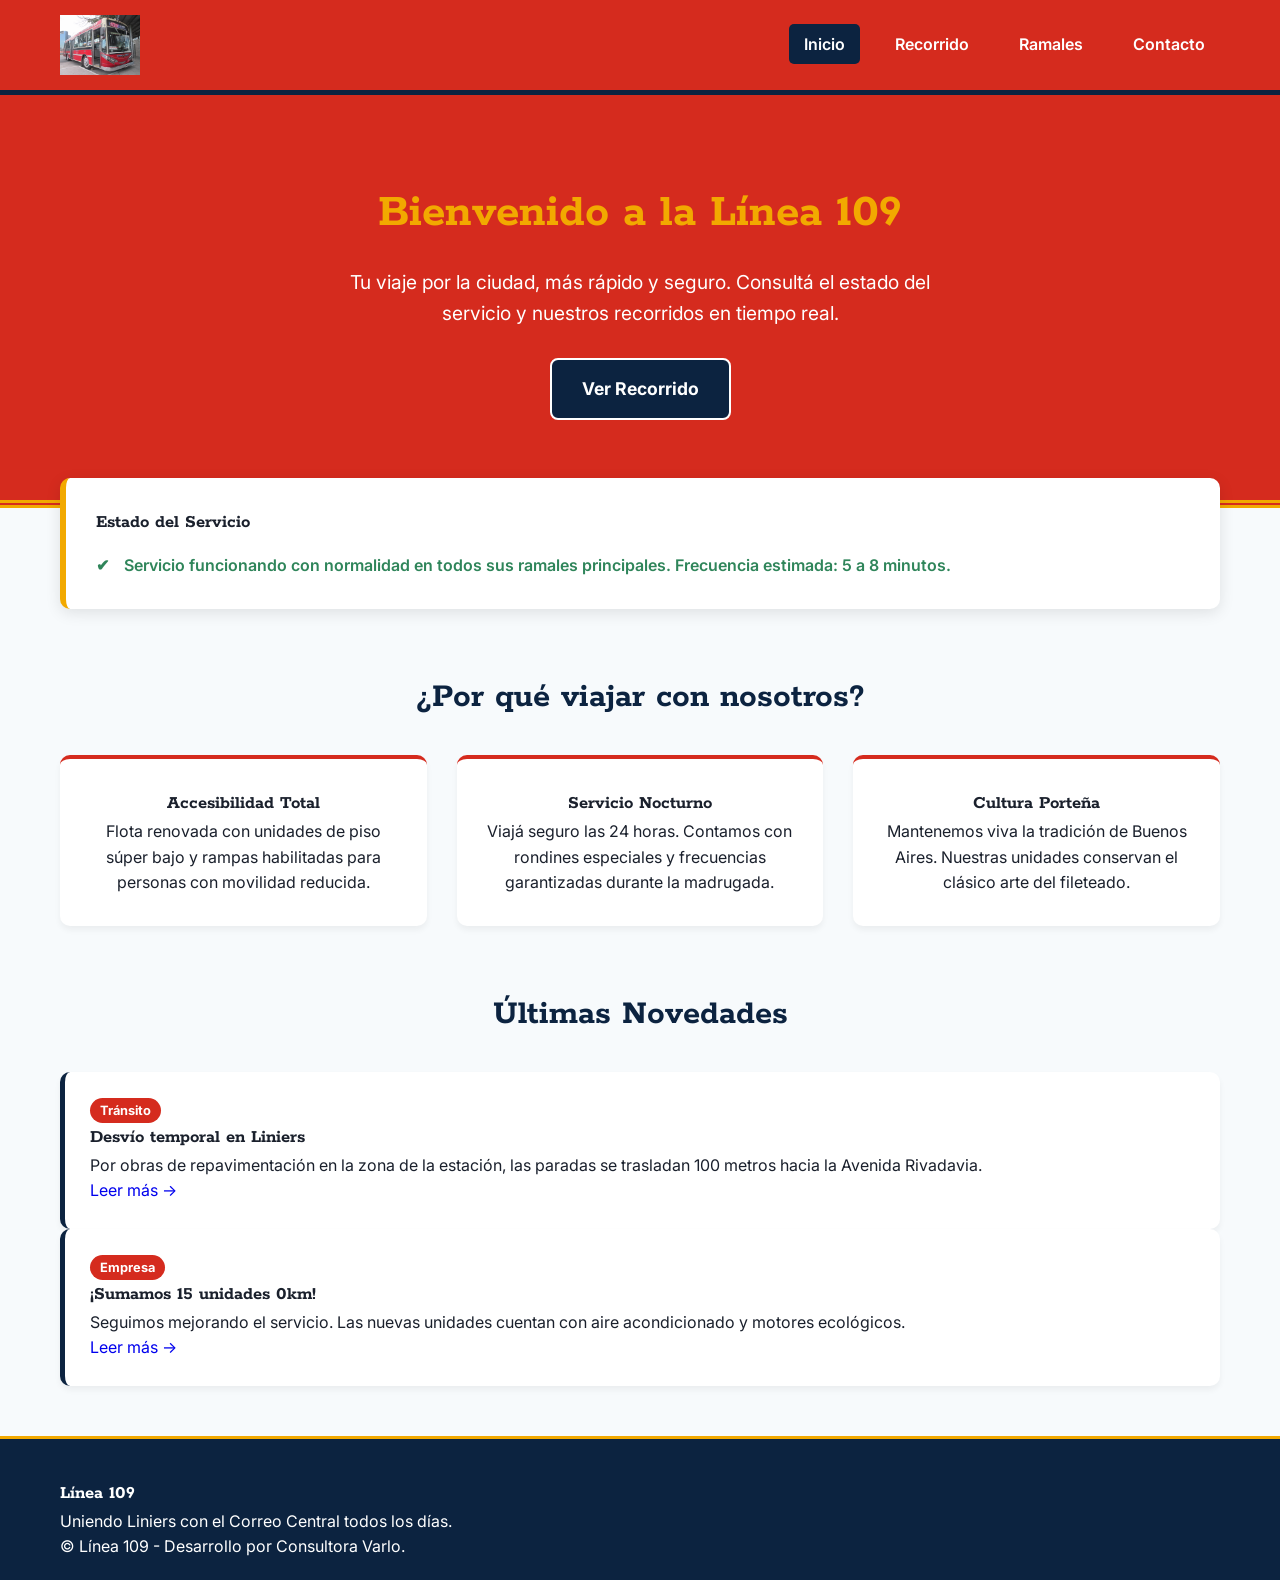
==== index.html @ ebbfa9f7 "Add files via upload" ====
<!DOCTYPE html>
<html lang="es">
<head>
    <meta charset="UTF-8">
    <meta name="viewport" content="width=device-width, initial-scale=1.0">
    <title>Línea 109 | Inicio</title>
    <!-- Corrección: Vinculamos styles.css -->
    <link rel="stylesheet" href="styles.css">
    <link href="https://fonts.googleapis.com/css2?family=Inter:wght@400;600&family=Rokkitt:wght@700&display=swap" rel="stylesheet">
</head>
<body>

    <!-- Encabezado y Navegación -->
    <header class="header-principal">
        <div class="contenedor header-grid">
            <!-- Acá sacamos el texto y pusimos la imagen del logo -->
            <div class="logo">
                <a href="index.html">
                    <img src="img/28666771498_ae59375ec0_b.jpg" alt="Logo109" class="logo-img">
                </a>
            </div>
            
            <nav class="navegacion" aria-label="Navegación principal">
                <ul class="menu">
                    <li><a href="index.html" class="activo">Inicio</a></li>
                    <li><a href="recorrido.html">Recorrido</a></li>
                    <li><a href="ramales.html">Ramales</a></li>
                    <li><a href="contacto.html">Contacto</a></li>
                </ul>
            </nav>
        </div>
    </header>

    <!-- Contenido Principal -->
    <main>
        <!-- Sección Hero -->
        <section class="hero">
            <div class="contenedor hero-contenido">
                <h2>Bienvenido a la Línea 109</h2>
                <p>Tu viaje por la ciudad, más rápido y seguro. Consultá el estado del servicio y nuestros recorridos en tiempo real.</p>
                <a href="recorrido.html" class="btn-primario">Ver Recorrido</a>
            </div>
        </section>

        <!-- Sección de Estado del Servicio -->
        <section class="estado-servicio contenedor">
            <div class="tarjeta-estado">
                <h3>Estado del Servicio</h3>
                <div class="alerta alerta-normal">
                    <span class="icono">✔</span>
                    <p>Servicio funcionando con normalidad en todos sus ramales principales. Frecuencia estimada: 5 a 8 minutos.</p>
                </div>
            </div>
        </section>

        <!-- SECCIÓN: Beneficios / Accesibilidad -->
        <section class="beneficios contenedor">
            <h2 class="titulo-seccion">¿Por qué viajar con nosotros?</h2>
            <div class="grid-beneficios">
                <div class="card-beneficio">
                    <h3 class="oro">Accesibilidad Total</h3>
                    <p>Flota renovada con unidades de piso súper bajo y rampas habilitadas para personas con movilidad reducida.</p>
                </div>
                <div class="card-beneficio">
                    <h3 class="oro">Servicio Nocturno</h3>
                    <p>Viajá seguro las 24 horas. Contamos con rondines especiales y frecuencias garantizadas durante la madrugada.</p>
                </div>
                <div class="card-beneficio">
                    <h3 class="oro">Cultura Porteña</h3>
                    <p>Mantenemos viva la tradición de Buenos Aires. Nuestras unidades conservan el clásico arte del fileteado.</p>
                </div>
            </div>
        </section>

        <!-- SECCIÓN: Novedades -->
        <section class="novedades contenedor">
            <h2 class="titulo-seccion">Últimas Novedades</h2>
            <div class="grid-novedades">
                <article class="card-novedad">
                    <span class="etiqueta">Tránsito</span>
                    <h3>Desvío temporal en Liniers</h3>
                    <p>Por obras de repavimentación en la zona de la estación, las paradas se trasladan 100 metros hacia la Avenida Rivadavia.</p>
                    <a href="#" class="enlace-mas">Leer más &rarr;</a>
                </article>
                <article class="card-novedad">
                    <span class="etiqueta">Empresa</span>
                    <h3>¡Sumamos 15 unidades 0km!</h3>
                    <p>Seguimos mejorando el servicio. Las nuevas unidades cuentan con aire acondicionado y motores ecológicos.</p>
                    <a href="#" class="enlace-mas">Leer más &rarr;</a>
                </article>
            </div>
        </section>
    </main>

    <!-- Pie de página -->
    <footer class="footer-principal">
        <div class="contenedor">
            <div class="footer-grid">
                <div class="footer-info">
                    <h3>Línea 109</h3>
                    <p>Uniendo Liniers con el Correo Central todos los días.</p>
                </div>
                <div class="footer-legal">
                    <p>&copy; Línea 109 - Desarrollo por Consultora Varlo.</p>
                </div>
            </div>
        </div>
    </footer>

</body>
</html>
---- styles.css ----
:root {
    --rojo-109: #d52b1e;       
    --azul-secundario: #0c2340; 
    --blanco: #ffffff;
    --oro-filete: #f2a900;
    --fondo-gris: #f7fafc;
    --texto-oscuro: #1a202c;
}

* {
    margin: 0;
    padding: 0;
    box-sizing: border-box;
}

body {
    font-family: 'Inter', sans-serif;
    background-color: var(--fondo-gris);
    color: var(--texto-oscuro);
    line-height: 1.6;
}

h1, h2, h3 {
    font-family: 'Rokkitt', serif;
}

a {
    text-decoration: none;
}

.contenedor {
    max-width: 1200px;
    margin: 0 auto;
    padding: 0 20px;
}


.header-principal {
    background-color: var(--rojo-109);
    color: var(--blanco);
    padding: 15px 0;
    border-bottom: 5px solid var(--azul-secundario);
    position: sticky;
    top: 0;
    z-index: 100;
}

.header-grid {
    display: flex;
    justify-content: space-between;
    align-items: center;
    flex-wrap: wrap;
}

.logo-img {
    max-height: 60px;
    width: auto;
    display: block;
    transition: transform 0.3s ease;
}

.logo-img:hover {
    transform: scale(1.05);
}

.menu {
    list-style: none;
    display: flex;
    gap: 20px;
}

.menu a {
    color: var(--blanco);
    font-weight: 600;
    padding: 10px 15px;
    border-radius: 5px;
    transition: all 0.3s ease;
}

.menu a:hover, .menu a.activo {
    background-color: var(--azul-secundario);
    color: var(--blanco);
}

.hero {
    background-color: var(--rojo-109);
    color: var(--blanco);
    padding: 80px 20px;
    text-align: center;
    border-bottom: 8px double var(--oro-filete);
}

.hero h2 {
    font-size: 3rem;
    margin-bottom: 15px;
    color: var(--oro-filete);
}

.hero p {
    font-size: 1.2rem;
    max-width: 600px;
    margin: 0 auto 30px auto;
}

.btn-primario {
    display: inline-block;
    background-color: var(--azul-secundario);
    color: var(--blanco);
    padding: 15px 30px;
    font-size: 1.1rem;
    font-weight: bold;
    border-radius: 8px;
    border: 2px solid var(--blanco);
    transition: 0.3s;
}

.btn-primario:hover {
    background-color: var(--oro-filete);
    color: var(--azul-secundario);
    border-color: var(--azul-secundario);
}

.estado-servicio {
    margin-top: -30px;
    position: relative;
}

.tarjeta-estado {
    background-color: var(--blanco);
    padding: 30px;
    border-radius: 10px;
    box-shadow: 0 4px 15px rgba(0,0,0,0.1);
    border-left: 6px solid var(--oro-filete);
}

.alerta-normal {
    display: flex;
    align-items: center;
    gap: 15px;
    margin-top: 15px;
    color: #2f855a;
    font-weight: 600;
}


.titulo-seccion {
    text-align: center;
    color: var(--azul-secundario);
    font-size: 2.2rem;
    margin: 60px 0 30px 0;
}

.grid-beneficios {
    display: grid;
    grid-template-columns: repeat(auto-fit, minmax(280px, 1fr));
    gap: 30px;
}

.card-beneficio {
    background-color: var(--blanco);
    padding: 30px;
    border-radius: 10px;
    text-align: center;
    border-top: 4px solid var(--rojo-109);
    box-shadow: 0 4px 6px rgba(0,0,0,0.05);
}

.card-novedad {
    background-color: var(--blanco);
    padding: 25px;
    border-radius: 10px;
    border-left: 5px solid var(--azul-secundario);
    box-shadow: 0 4px 6px rgba(0,0,0,0.05);
}

.etiqueta {
    background-color: var(--rojo-109);
    color: var(--blanco);
    padding: 5px 10px;
    border-radius: 20px;
    font-weight: bold;
    font-size: 0.8rem;
}

.footer-principal {
    background-color: var(--azul-secundario);
    color: var(--blanco);
    padding: 40px 0 20px 0;
    margin-top: 50px;
    border-top: 3px solid var(--oro-filete);
}

@media (max-width: 768px) {
    .header-grid { flex-direction: column; text-align: center; }
    .footer-grid { flex-direction: column; text-align: center; }
}

.seccion-interna { padding: 60px 20px; }

.bajada-seccion {
    text-align: center;
    max-width: 700px;
    margin: 0 auto 40px auto;
    font-size: 1.1rem;
    color: #4a5568;
}

.mapa-simulado {
    width: 100%;
    max-width: 900px;
    margin: 0 auto 40px auto;
    border-radius: 10px;
    overflow: hidden;
    box-shadow: 0 5px 15px rgba(0,0,0,0.1);
    border: 4px solid var(--azul-secundario);
}

.mapa-placeholder {
    background-color: #e2e8f0;
    width: 100%;
    height: 400px;
    display: flex;
    justify-content: center;
    align-items: center;
    color: var(--azul-secundario);
    font-weight: bold;
}

.info-recorrido {
    display: grid;
    grid-template-columns: repeat(auto-fit, minmax(300px, 1fr));
    gap: 40px;
    max-width: 900px;
    margin: 0 auto;
}

.recorrido-ida, .recorrido-vuelta {
    background-color: var(--blanco);
    padding: 30px;
    border-radius: 10px;
    border-top: 5px solid var(--rojo-109);
    box-shadow: 0 4px 6px rgba(0,0,0,0.05);
}

.lista-calles { list-style: none; }
.lista-calles li {
    padding: 10px 0;
    border-bottom: 1px solid #edf2f7;
    position: relative;
    padding-left: 25px;
}

.lista-calles li::before {
    content: '';
    position: absolute;
    left: 0;
    top: 15px;
    width: 10px;
    height: 10px;
    background-color: var(--rojo-109);
    border-radius: 50%;
}

.grid-ramales {
    display: grid;
    grid-template-columns: repeat(auto-fit, minmax(300px, 1fr));
    gap: 30px;
    max-width: 1000px;
    margin: 40px auto;
}

.card-ramal {
    background-color: var(--blanco);
    padding: 30px;
    border-radius: 15px;
    border: 2px solid var(--azul-secundario);
    transition: 0.3s;
}

.card-ramal:hover { border-color: var(--rojo-109); }

.etiqueta-ramal {
    background-color: var(--oro-filete);
    color: var(--azul-secundario);
    padding: 2px 10px;
    border-radius: 4px;
    font-weight: bold;
}

.formulario-contacto {
    max-width: 600px;
    margin: 40px auto;
    background-color: var(--blanco);
    padding: 40px;
    border-radius: 10px;
    box-shadow: 0 4px 15px rgba(0,0,0,0.1);
    border-bottom: 5px solid var(--azul-secundario);
}

.form-group { margin-bottom: 20px; }
.form-group label { display: block; font-weight: 600; margin-bottom: 8px; color: var(--azul-secundario); }
.form-group input, .form-group select, .form-group textarea {
    width: 100%;
    padding: 12px;
    border: 2px solid #e2e8f0;
    border-radius: 5px;
}
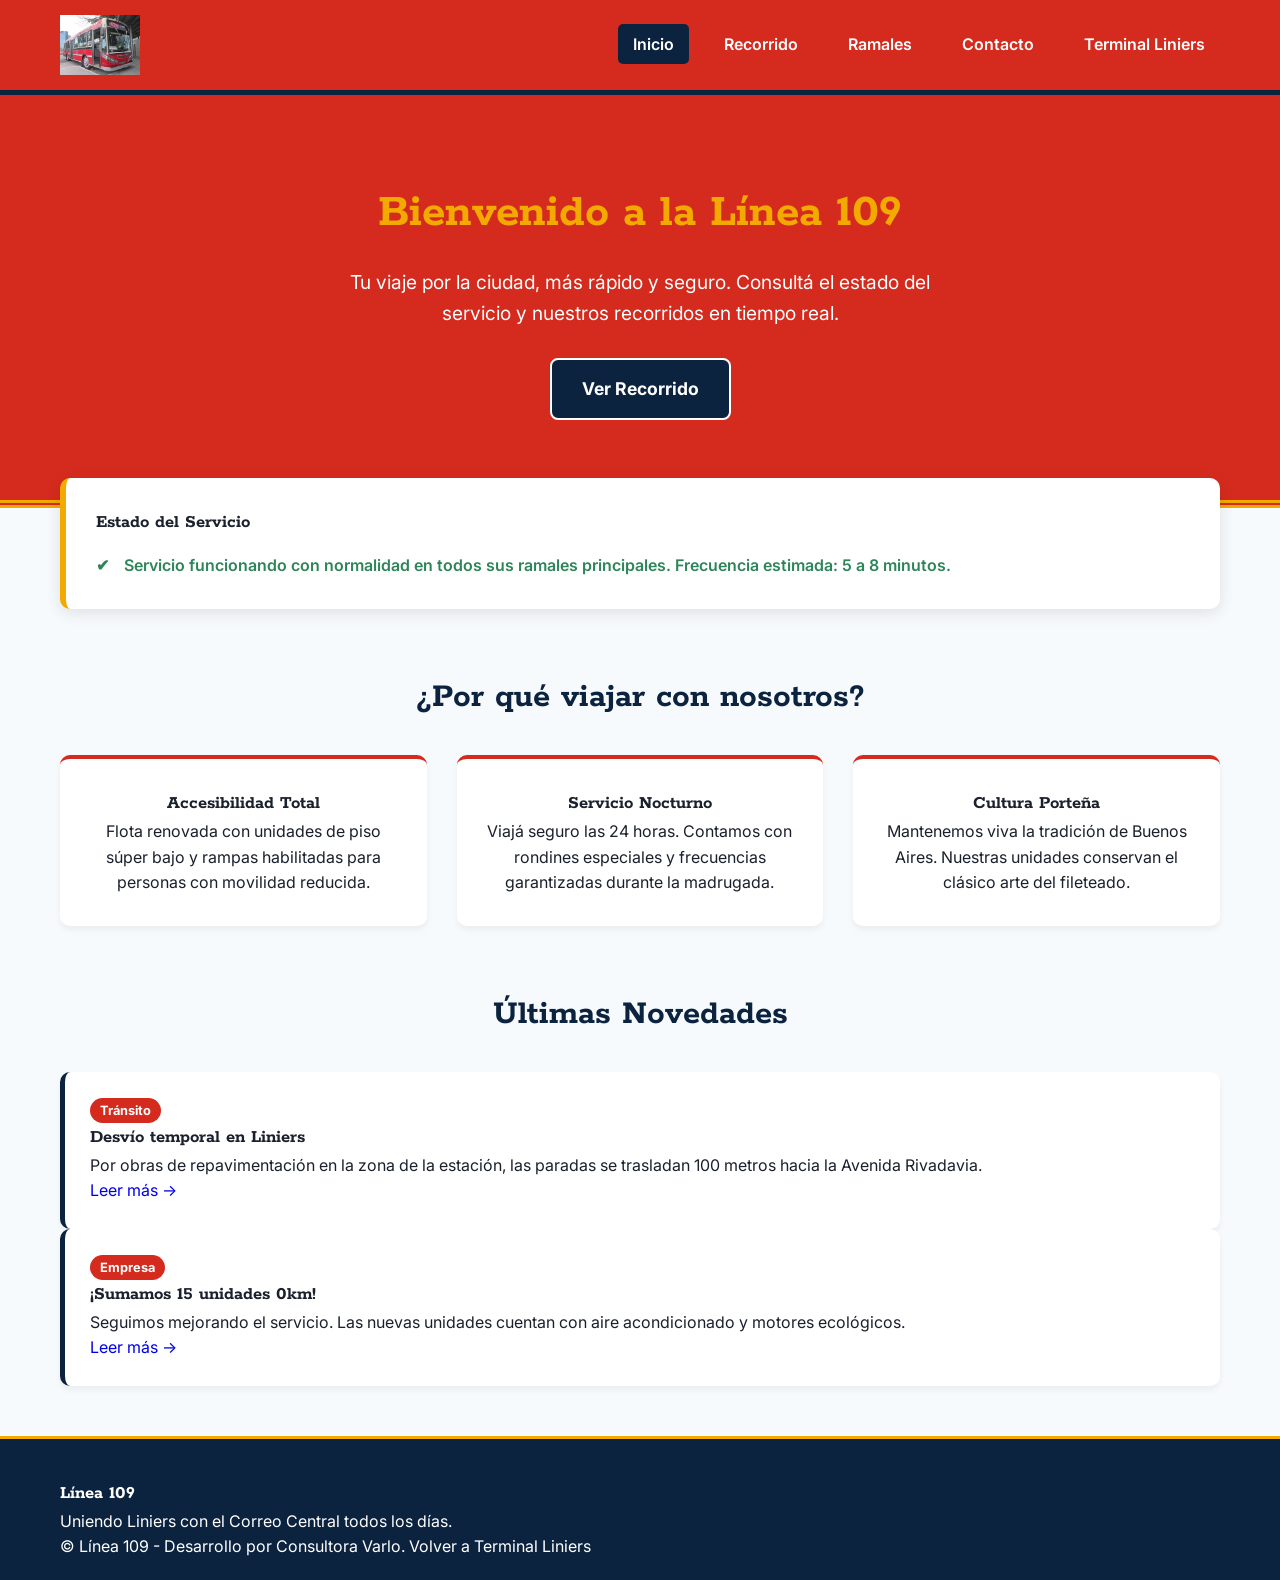
==== commit df74690a: "commit changes actividad 3" ====
--- a/index.html
+++ b/index.html
@@ -1,111 +1,104 @@
 <!DOCTYPE html>
 <html lang="es">
 <head>
-    <meta charset="UTF-8">
-    <meta name="viewport" content="width=device-width, initial-scale=1.0">
-    <title>Línea 109 | Inicio</title>
-    <!-- Corrección: Vinculamos styles.css -->
-    <link rel="stylesheet" href="styles.css">
-    <link href="https://fonts.googleapis.com/css2?family=Inter:wght@400;600&family=Rokkitt:wght@700&display=swap" rel="stylesheet">
+<meta charset="UTF-8">
+<meta name="viewport" content="width=device-width, initial-scale=1.0">
+<title>Línea 109 | Inicio</title>
+<!-- Corrección: Vinculamos styles.css -->
+<link rel="stylesheet" href="styles.css">
+<link href="https://fonts.googleapis.com/css2?family=Inter:wght@400;600&family=Rokkitt:wght@700&display=swap" rel="stylesheet">
 </head>
 <body>
-
-    <!-- Encabezado y Navegación -->
-    <header class="header-principal">
-        <div class="contenedor header-grid">
-            <!-- Acá sacamos el texto y pusimos la imagen del logo -->
-            <div class="logo">
-                <a href="index.html">
-                    <img src="img/28666771498_ae59375ec0_b.jpg" alt="Logo109" class="logo-img">
-                </a>
-            </div>
-            
-            <nav class="navegacion" aria-label="Navegación principal">
-                <ul class="menu">
-                    <li><a href="index.html" class="activo">Inicio</a></li>
-                    <li><a href="recorrido.html">Recorrido</a></li>
-                    <li><a href="ramales.html">Ramales</a></li>
-                    <li><a href="contacto.html">Contacto</a></li>
-                </ul>
-            </nav>
-        </div>
-    </header>
-
-    <!-- Contenido Principal -->
-    <main>
-        <!-- Sección Hero -->
-        <section class="hero">
-            <div class="contenedor hero-contenido">
-                <h2>Bienvenido a la Línea 109</h2>
-                <p>Tu viaje por la ciudad, más rápido y seguro. Consultá el estado del servicio y nuestros recorridos en tiempo real.</p>
-                <a href="recorrido.html" class="btn-primario">Ver Recorrido</a>
-            </div>
-        </section>
-
-        <!-- Sección de Estado del Servicio -->
-        <section class="estado-servicio contenedor">
-            <div class="tarjeta-estado">
-                <h3>Estado del Servicio</h3>
-                <div class="alerta alerta-normal">
-                    <span class="icono">✔</span>
-                    <p>Servicio funcionando con normalidad en todos sus ramales principales. Frecuencia estimada: 5 a 8 minutos.</p>
-                </div>
-            </div>
-        </section>
-
-        <!-- SECCIÓN: Beneficios / Accesibilidad -->
-        <section class="beneficios contenedor">
-            <h2 class="titulo-seccion">¿Por qué viajar con nosotros?</h2>
-            <div class="grid-beneficios">
-                <div class="card-beneficio">
-                    <h3 class="oro">Accesibilidad Total</h3>
-                    <p>Flota renovada con unidades de piso súper bajo y rampas habilitadas para personas con movilidad reducida.</p>
-                </div>
-                <div class="card-beneficio">
-                    <h3 class="oro">Servicio Nocturno</h3>
-                    <p>Viajá seguro las 24 horas. Contamos con rondines especiales y frecuencias garantizadas durante la madrugada.</p>
-                </div>
-                <div class="card-beneficio">
-                    <h3 class="oro">Cultura Porteña</h3>
-                    <p>Mantenemos viva la tradición de Buenos Aires. Nuestras unidades conservan el clásico arte del fileteado.</p>
-                </div>
-            </div>
-        </section>
-
-        <!-- SECCIÓN: Novedades -->
-        <section class="novedades contenedor">
-            <h2 class="titulo-seccion">Últimas Novedades</h2>
-            <div class="grid-novedades">
-                <article class="card-novedad">
-                    <span class="etiqueta">Tránsito</span>
-                    <h3>Desvío temporal en Liniers</h3>
-                    <p>Por obras de repavimentación en la zona de la estación, las paradas se trasladan 100 metros hacia la Avenida Rivadavia.</p>
-                    <a href="#" class="enlace-mas">Leer más &rarr;</a>
-                </article>
-                <article class="card-novedad">
-                    <span class="etiqueta">Empresa</span>
-                    <h3>¡Sumamos 15 unidades 0km!</h3>
-                    <p>Seguimos mejorando el servicio. Las nuevas unidades cuentan con aire acondicionado y motores ecológicos.</p>
-                    <a href="#" class="enlace-mas">Leer más &rarr;</a>
-                </article>
-            </div>
-        </section>
-    </main>
-
-    <!-- Pie de página -->
-    <footer class="footer-principal">
-        <div class="contenedor">
-            <div class="footer-grid">
-                <div class="footer-info">
-                    <h3>Línea 109</h3>
-                    <p>Uniendo Liniers con el Correo Central todos los días.</p>
-                </div>
-                <div class="footer-legal">
-                    <p>&copy; Línea 109 - Desarrollo por Consultora Varlo.</p>
-                </div>
-            </div>
-        </div>
-    </footer>
-
+<!-- Encabezado y Navegación -->
+<header class="header-principal">
+<div class="contenedor header-grid">
+<!-- Acá sacamos el texto y pusimos la imagen del logo -->
+<div class="logo">
+<a href="index.html">
+<img src="img/28666771498_ae59375ec0_b.jpg" alt="Logo109" class="logo-img">
+</a>
+</div>
+<nav class="navegacion" aria-label="Navegación principal">
+<ul class="menu">
+<li><a href="index.html" class="activo">Inicio</a></li>
+<li><a href="recorrido.html">Recorrido</a></li>
+<li><a href="ramales.html">Ramales</a></li>
+<li><a href="contacto.html">Contacto</a></li>
+<li><a href="https://tomasvalcarcel.github.io/centro-transporte/">Terminal Liniers</a></li>
+</ul>
+</nav>
+</div>
+</header>
+<!-- Contenido Principal -->
+<main>
+<!-- Sección Hero -->
+<section class="hero">
+<div class="contenedor hero-contenido">
+<h2>Bienvenido a la Línea 109</h2>
+<p>Tu viaje por la ciudad, más rápido y seguro. Consultá el estado del servicio y nuestros recorridos en tiempo real.</p>
+<a href="recorrido.html" class="btn-primario">Ver Recorrido</a>
+</div>
+</section>
+<!-- Sección de Estado del Servicio -->
+<section class="estado-servicio contenedor">
+<div class="tarjeta-estado">
+<h3>Estado del Servicio</h3>
+<div class="alerta alerta-normal">
+<span class="icono">✔</span>
+<p>Servicio funcionando con normalidad en todos sus ramales principales. Frecuencia estimada: 5 a 8 minutos.</p>
+</div>
+</div>
+</section>
+<!-- SECCIÓN: Beneficios / Accesibilidad -->
+<section class="beneficios contenedor">
+<h2 class="titulo-seccion">¿Por qué viajar con nosotros?</h2>
+<div class="grid-beneficios">
+<div class="card-beneficio">
+<h3 class="oro">Accesibilidad Total</h3>
+<p>Flota renovada con unidades de piso súper bajo y rampas habilitadas para personas con movilidad reducida.</p>
+</div>
+<div class="card-beneficio">
+<h3 class="oro">Servicio Nocturno</h3>
+<p>Viajá seguro las 24 horas. Contamos con rondines especiales y frecuencias garantizadas durante la madrugada.</p>
+</div>
+<div class="card-beneficio">
+<h3 class="oro">Cultura Porteña</h3>
+<p>Mantenemos viva la tradición de Buenos Aires. Nuestras unidades conservan el clásico arte del fileteado.</p>
+</div>
+</div>
+</section>
+<!-- SECCIÓN: Novedades -->
+<section class="novedades contenedor">
+<h2 class="titulo-seccion">Últimas Novedades</h2>
+<div class="grid-novedades">
+<article class="card-novedad">
+<span class="etiqueta">Tránsito</span>
+<h3>Desvío temporal en Liniers</h3>
+<p>Por obras de repavimentación en la zona de la estación, las paradas se trasladan 100 metros hacia la Avenida Rivadavia.</p>
+<a href="#" class="enlace-mas">Leer más &rarr;</a>
+</article>
+<article class="card-novedad">
+<span class="etiqueta">Empresa</span>
+<h3>¡Sumamos 15 unidades 0km!</h3>
+<p>Seguimos mejorando el servicio. Las nuevas unidades cuentan con aire acondicionado y motores ecológicos.</p>
+<a href="#" class="enlace-mas">Leer más &rarr;</a>
+</article>
+</div>
+</section>
+</main>
+<!-- Pie de página -->
+<footer class="footer-principal">
+<div class="contenedor">
+<div class="footer-grid">
+<div class="footer-info">
+<h3>Línea 109</h3>
+<p>Uniendo Liniers con el Correo Central todos los días.</p>
+</div>
+<div class="footer-legal">
+<p>&copy; Línea 109 - Desarrollo por Consultora Varlo. <a href="https://tomasvalcarcel.github.io/centro-transporte/" style="color:inherit;">Volver a Terminal Liniers</a></p>
+</div>
+</div>
+</div>
+</footer>
 </body>
 </html>
